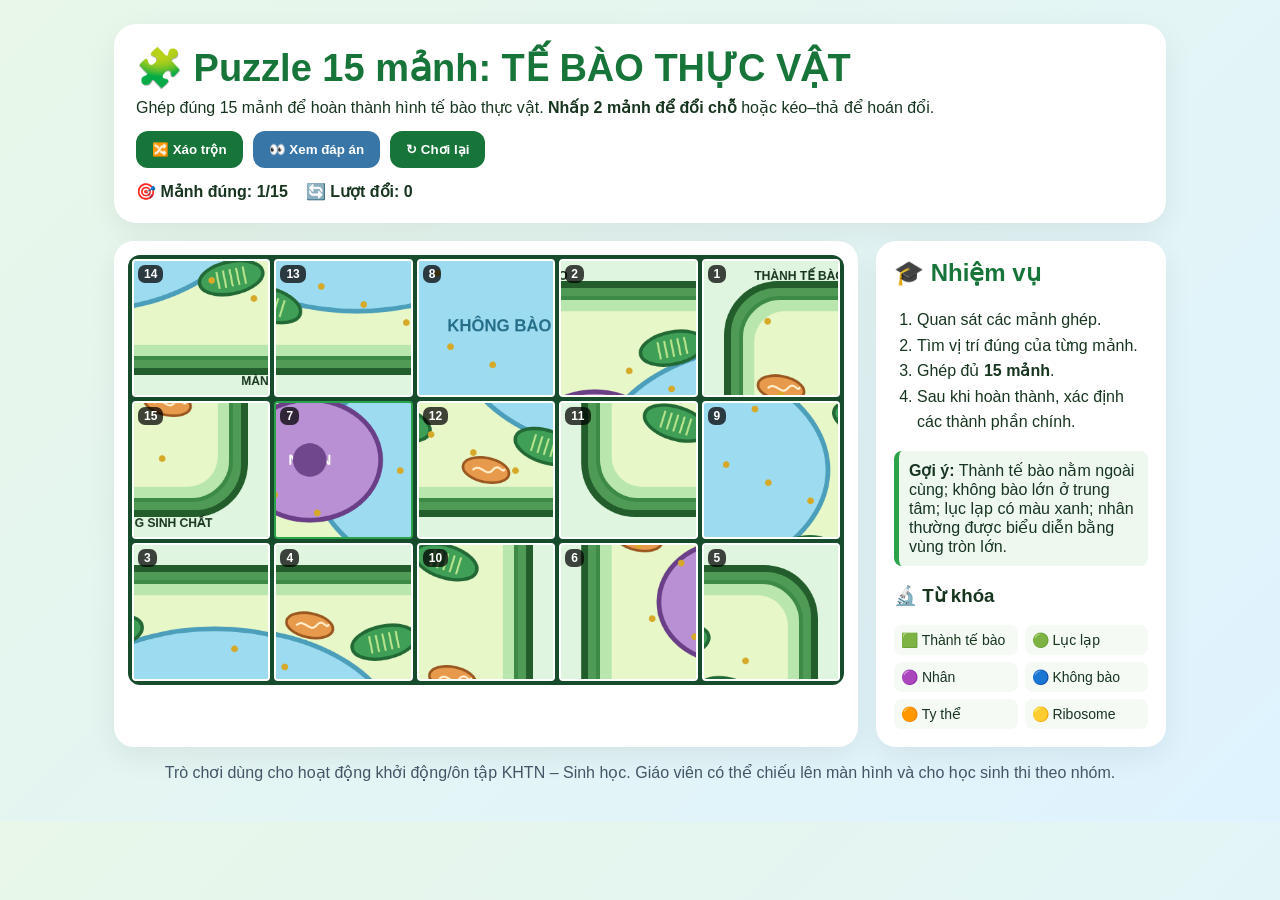
==== index.html @ de9e444b "Tạo trò chơi puzzle 15 mảnh tế bào thực vật" ====
<!DOCTYPE html>
<html lang="vi">
<head>
<meta charset="UTF-8">
<meta name="viewport" content="width=device-width, initial-scale=1.0">
<title>Puzzle 15 mảnh ghép – Tế bào thực vật</title>
<style>
*{box-sizing:border-box}body{margin:0;font-family:Arial,sans-serif;background:linear-gradient(135deg,#e8f7e8,#dff3ff);color:#17351f}.wrap{max-width:1100px;margin:auto;padding:24px}.hero{background:white;border-radius:22px;padding:22px;box-shadow:0 10px 30px #0001;margin-bottom:18px}.hero h1{margin:0 0 8px;color:#18753a;font-size:clamp(24px,4vw,38px)}.hero p{margin:6px 0}.controls{display:flex;gap:10px;flex-wrap:wrap;margin-top:14px}.btn{border:0;border-radius:12px;padding:11px 16px;background:#18753a;color:#fff;font-weight:700;cursor:pointer}.btn.secondary{background:#3976a8}.stats{display:flex;gap:18px;flex-wrap:wrap;margin-top:14px;font-weight:700}.game{display:grid;grid-template-columns:minmax(300px,1fr) 290px;gap:18px}.board{background:#fff;padding:14px;border-radius:20px;box-shadow:0 10px 30px #0001}.grid{display:grid;grid-template-columns:repeat(5,1fr);gap:4px;aspect-ratio:5/3;background:#164c2b;padding:4px;border-radius:12px}.tile{position:relative;overflow:hidden;background:#d8ead6;border:2px solid #fff;border-radius:4px;cursor:grab;touch-action:none}.tile canvas{width:100%;height:100%;display:block}.tile.selected{outline:4px solid #ffb000;z-index:2}.tile.correct{border-color:#2ca34a}.num{position:absolute;top:4px;left:4px;background:#000b;color:#fff;border-radius:7px;padding:2px 6px;font-size:12px;font-weight:700}.side{background:#fff;border-radius:20px;padding:18px;box-shadow:0 10px 30px #0001}.side h2{margin-top:0;color:#18753a}.side ol{padding-left:23px;line-height:1.6}.hint{background:#eef8ef;border-left:5px solid #2ca34a;padding:10px;border-radius:8px;margin-top:12px}.win{display:none;background:#fff4c7;border:2px solid #f0bf38;padding:12px;border-radius:12px;margin-top:12px;font-weight:700}.win.show{display:block}.legend{margin-top:18px;display:grid;grid-template-columns:repeat(2,1fr);gap:7px;font-size:14px}.legend span{background:#f5faf5;padding:7px;border-radius:8px}.footer{text-align:center;margin-top:16px;color:#456}
@media(max-width:800px){.game{grid-template-columns:1fr}.side{order:-1}.legend{grid-template-columns:1fr}}
</style>
</head>
<body>
<div class="wrap">
<section class="hero">
<h1>🧩 Puzzle 15 mảnh: TẾ BÀO THỰC VẬT</h1>
<p>Ghép đúng 15 mảnh để hoàn thành hình tế bào thực vật. <b>Nhấp 2 mảnh để đổi chỗ</b> hoặc kéo–thả để hoán đổi.</p>
<div class="controls"><button class="btn" onclick="shuffle()">🔀 Xáo trộn</button><button class="btn secondary" onclick="showAnswer()">👀 Xem đáp án</button><button class="btn" onclick="resetGame()">↻ Chơi lại</button></div>
<div class="stats"><span>🎯 Mảnh đúng: <b id="score">0/15</b></span><span>🔄 Lượt đổi: <b id="moves">0</b></span></div>
<div id="win" class="win">🎉 Xuất sắc! Em đã ghép hoàn chỉnh tế bào thực vật. Hãy gọi tên các bào quan trên hình.</div>
</section>
<div class="game">
<div class="board"><div id="grid" class="grid"></div></div>
<aside class="side">
<h2>🎓 Nhiệm vụ</h2>
<ol><li>Quan sát các mảnh ghép.</li><li>Tìm vị trí đúng của từng mảnh.</li><li>Ghép đủ <b>15 mảnh</b>.</li><li>Sau khi hoàn thành, xác định các thành phần chính.</li></ol>
<div class="hint"><b>Gợi ý:</b> Thành tế bào nằm ngoài cùng; không bào lớn ở trung tâm; lục lạp có màu xanh; nhân thường được biểu diễn bằng vùng tròn lớn.</div>
<h3>🔬 Từ khóa</h3>
<div class="legend"><span>🟩 Thành tế bào</span><span>🟢 Lục lạp</span><span>🟣 Nhân</span><span>🔵 Không bào</span><span>🟠 Ty thể</span><span>🟡 Ribosome</span></div>
</aside>
</div>
<p class="footer">Trò chơi dùng cho hoạt động khởi động/ôn tập KHTN – Sinh học. Giáo viên có thể chiếu lên màn hình và cho học sinh thi theo nhóm.</p>
</div>

<canvas id="source" width="1000" height="600" style="display:none"></canvas>
<script>
const COLS=5,ROWS=3,N=15;let order=[],selected=null,moves=0;const grid=document.getElementById('grid'),source=document.getElementById('source'),ctx=source.getContext('2d');
function drawCell(){const c=ctx;c.clearRect(0,0,1000,600);c.fillStyle='#dff5df';c.fillRect(0,0,1000,600);
// cell wall + membrane
c.fillStyle='#4f9b55';c.strokeStyle='#225d2b';c.lineWidth=10;c.beginPath();c.roundRect(35,35,930,530,75);c.fill();c.stroke();
c.fillStyle='#b8e6ad';c.strokeStyle='#3d8a47';c.lineWidth=6;c.beginPath();c.roundRect(55,55,890,490,60);c.fill();c.stroke();
// cytoplasm
c.fillStyle='#e8f7c8';c.beginPath();c.roundRect(75,75,850,450,45);c.fill();
// central vacuole
c.fillStyle='#9ddbf0';c.strokeStyle='#4c9fba';c.lineWidth=7;c.beginPath();c.ellipse(520,300,265,175,0,0,Math.PI*2);c.fill();c.stroke();
c.fillStyle='#236d87';c.font='bold 25px Arial';c.textAlign='center';c.fillText('KHÔNG BÀO',520,305);
// nucleus
c.fillStyle='#b990d4';c.strokeStyle='#6b3f87';c.lineWidth=7;c.beginPath();c.ellipse(250,285,105,90,0,0,Math.PI*2);c.fill();c.stroke();c.fillStyle='#fff';c.font='bold 22px Arial';c.fillText('NHÂN',250,292);
// nucleolus
c.fillStyle='#70468d';c.beginPath();c.arc(250,285,25,0,Math.PI*2);c.fill();
// chloroplasts
const chl=[[760,145],[840,225],[745,425],[170,430],[365,130],[390,465]];chl.forEach(([x,y],i)=>{c.save();c.translate(x,y);c.rotate(i%2?.3:-.2);c.fillStyle='#3f9f57';c.strokeStyle='#226936';c.lineWidth=5;c.beginPath();c.ellipse(0,0,48,24,0,0,Math.PI*2);c.fill();c.stroke();c.strokeStyle='#b9e58d';c.lineWidth=3;for(let k=-20;k<=20;k+=10){c.beginPath();c.moveTo(k,-13);c.lineTo(k,13);c.stroke()}c.restore()});
// mitochondria
const mit=[[115,190],[650,120],[850,400],[300,500]];mit.forEach(([x,y])=>{c.fillStyle='#e89a4c';c.strokeStyle='#9a5720';c.lineWidth=4;c.beginPath();c.ellipse(x,y,35,18,.2,0,Math.PI*2);c.fill();c.stroke();c.strokeStyle='#fff0cf';c.lineWidth=3;c.beginPath();c.moveTo(x-20,y);c.bezierCurveTo(x-8,y-12,x,y+12,x+10,y);c.bezierCurveTo(x+20,y-12,x+25,y+8,x+28,y-2);c.stroke()});
// ribosomes
c.fillStyle='#d6a928';for(let i=0;i<28;i++){const x=95+(i*83)%810,y=90+(i*137)%420;c.beginPath();c.arc(x,y,5,0,Math.PI*2);c.fill()}
// labels around cell
c.fillStyle='#17351f';c.font='bold 18px Arial';c.textAlign='left';c.fillText('THÀNH TẾ BÀO',75,28);c.fillText('MÀNG SINH CHẤT',760,585);
}
function makeTiles(){grid.innerHTML='';order.forEach((srcIndex,pos)=>{const d=document.createElement('div');d.className='tile';d.draggable=true;d.dataset.pos=pos;d.dataset.src=srcIndex;const cv=document.createElement('canvas');cv.width=200;cv.height=200;const cc=cv.getContext('2d');const sx=(srcIndex%COLS)*200,sy=Math.floor(srcIndex/COLS)*200;cc.drawImage(source,sx,sy,200,200,0,0,200,200);d.appendChild(cv);const n=document.createElement('div');n.className='num';n.textContent=srcIndex+1;d.appendChild(n);d.onclick=()=>pick(pos);d.ondragstart=e=>e.dataTransfer.setData('text/plain',pos);d.ondragover=e=>e.preventDefault();d.ondrop=e=>{e.preventDefault();swap(pos,Number(e.dataTransfer.getData('text/plain')))};grid.appendChild(d);});update();}
function pick(pos){if(selected===null){selected=pos;grid.children[pos].classList.add('selected')}else{swap(selected,pos);selected=null;[...grid.children].forEach(x=>x.classList.remove('selected'))}}
function swap(a,b){if(a===b)return;[order[a],order[b]]=[order[b],order[a]];moves++;makeTiles()}
function shuffle(){do{order=Array.from({length:N},(_,i)=>i).sort(()=>Math.random()-.5)}while(order.every((x,i)=>x===i));moves=0;selected=null;makeTiles()}
function resetGame(){order=Array.from({length:N},(_,i)=>i);moves=0;selected=null;makeTiles()}
function update(){let correct=order.filter((x,i)=>x===i).length;document.getElementById('score').textContent=correct+'/15';document.getElementById('moves').textContent=moves;[...grid.children].forEach((el,i)=>el.classList.toggle('correct',order[i]===i));document.getElementById('win').classList.toggle('show',correct===N)}
function showAnswer(){order=Array.from({length:N},(_,i)=>i);makeTiles();document.getElementById('win').classList.add('show')}
drawCell();shuffle();
</script>
</body>
</html>
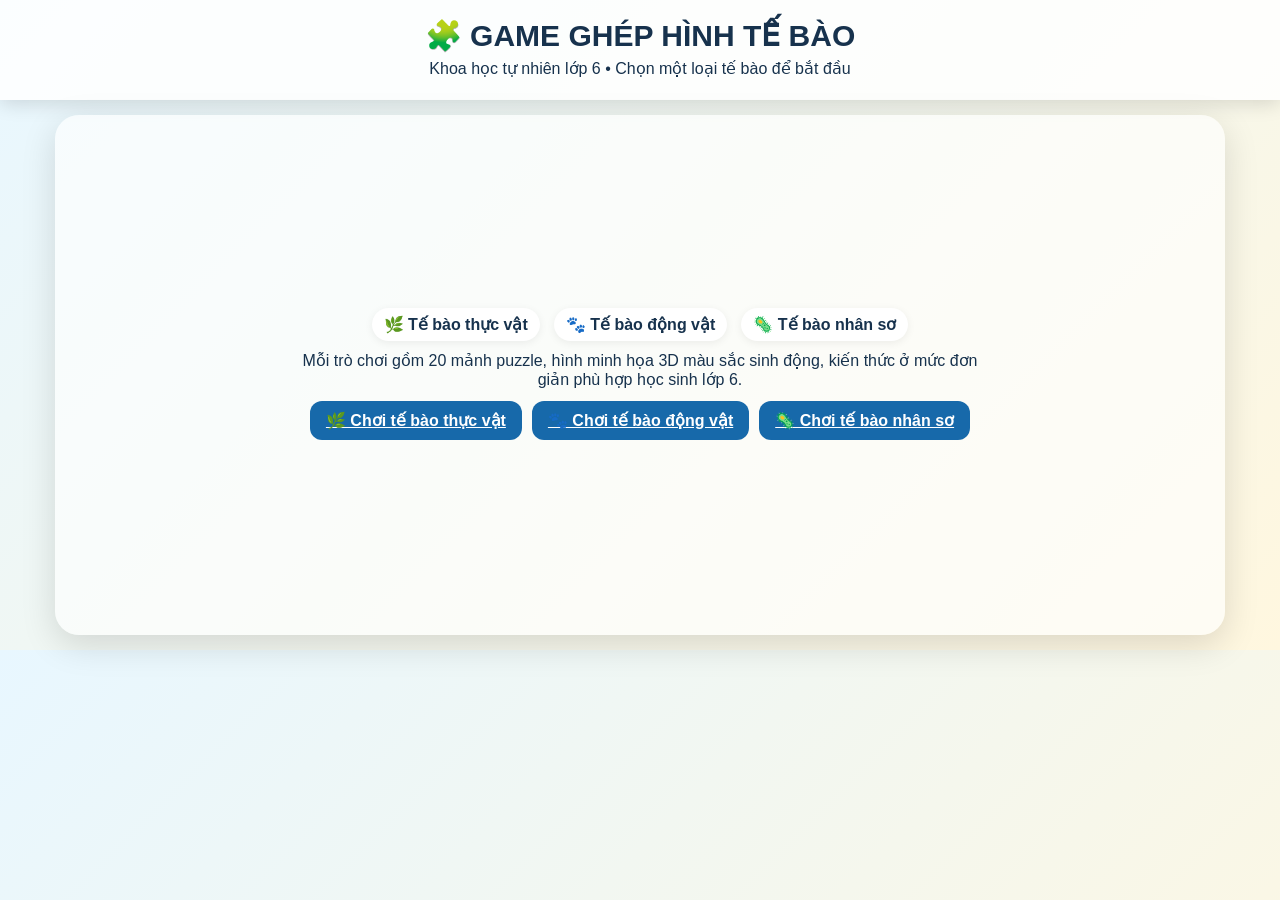
==== commit 47b4095b: "Cập nhật trang chính cho 3 trò chơi" ====
--- a/index.html
+++ b/index.html
@@ -1,69 +1 @@
-<!DOCTYPE html>
-<html lang="vi">
-<head>
-<meta charset="UTF-8">
-<meta name="viewport" content="width=device-width, initial-scale=1.0">
-<title>Puzzle 15 mảnh ghép – Tế bào thực vật</title>
-<style>
-*{box-sizing:border-box}body{margin:0;font-family:Arial,sans-serif;background:linear-gradient(135deg,#e8f7e8,#dff3ff);color:#17351f}.wrap{max-width:1100px;margin:auto;padding:24px}.hero{background:white;border-radius:22px;padding:22px;box-shadow:0 10px 30px #0001;margin-bottom:18px}.hero h1{margin:0 0 8px;color:#18753a;font-size:clamp(24px,4vw,38px)}.hero p{margin:6px 0}.controls{display:flex;gap:10px;flex-wrap:wrap;margin-top:14px}.btn{border:0;border-radius:12px;padding:11px 16px;background:#18753a;color:#fff;font-weight:700;cursor:pointer}.btn.secondary{background:#3976a8}.stats{display:flex;gap:18px;flex-wrap:wrap;margin-top:14px;font-weight:700}.game{display:grid;grid-template-columns:minmax(300px,1fr) 290px;gap:18px}.board{background:#fff;padding:14px;border-radius:20px;box-shadow:0 10px 30px #0001}.grid{display:grid;grid-template-columns:repeat(5,1fr);gap:4px;aspect-ratio:5/3;background:#164c2b;padding:4px;border-radius:12px}.tile{position:relative;overflow:hidden;background:#d8ead6;border:2px solid #fff;border-radius:4px;cursor:grab;touch-action:none}.tile canvas{width:100%;height:100%;display:block}.tile.selected{outline:4px solid #ffb000;z-index:2}.tile.correct{border-color:#2ca34a}.num{position:absolute;top:4px;left:4px;background:#000b;color:#fff;border-radius:7px;padding:2px 6px;font-size:12px;font-weight:700}.side{background:#fff;border-radius:20px;padding:18px;box-shadow:0 10px 30px #0001}.side h2{margin-top:0;color:#18753a}.side ol{padding-left:23px;line-height:1.6}.hint{background:#eef8ef;border-left:5px solid #2ca34a;padding:10px;border-radius:8px;margin-top:12px}.win{display:none;background:#fff4c7;border:2px solid #f0bf38;padding:12px;border-radius:12px;margin-top:12px;font-weight:700}.win.show{display:block}.legend{margin-top:18px;display:grid;grid-template-columns:repeat(2,1fr);gap:7px;font-size:14px}.legend span{background:#f5faf5;padding:7px;border-radius:8px}.footer{text-align:center;margin-top:16px;color:#456}
-@media(max-width:800px){.game{grid-template-columns:1fr}.side{order:-1}.legend{grid-template-columns:1fr}}
-</style>
-</head>
-<body>
-<div class="wrap">
-<section class="hero">
-<h1>🧩 Puzzle 15 mảnh: TẾ BÀO THỰC VẬT</h1>
-<p>Ghép đúng 15 mảnh để hoàn thành hình tế bào thực vật. <b>Nhấp 2 mảnh để đổi chỗ</b> hoặc kéo–thả để hoán đổi.</p>
-<div class="controls"><button class="btn" onclick="shuffle()">🔀 Xáo trộn</button><button class="btn secondary" onclick="showAnswer()">👀 Xem đáp án</button><button class="btn" onclick="resetGame()">↻ Chơi lại</button></div>
-<div class="stats"><span>🎯 Mảnh đúng: <b id="score">0/15</b></span><span>🔄 Lượt đổi: <b id="moves">0</b></span></div>
-<div id="win" class="win">🎉 Xuất sắc! Em đã ghép hoàn chỉnh tế bào thực vật. Hãy gọi tên các bào quan trên hình.</div>
-</section>
-<div class="game">
-<div class="board"><div id="grid" class="grid"></div></div>
-<aside class="side">
-<h2>🎓 Nhiệm vụ</h2>
-<ol><li>Quan sát các mảnh ghép.</li><li>Tìm vị trí đúng của từng mảnh.</li><li>Ghép đủ <b>15 mảnh</b>.</li><li>Sau khi hoàn thành, xác định các thành phần chính.</li></ol>
-<div class="hint"><b>Gợi ý:</b> Thành tế bào nằm ngoài cùng; không bào lớn ở trung tâm; lục lạp có màu xanh; nhân thường được biểu diễn bằng vùng tròn lớn.</div>
-<h3>🔬 Từ khóa</h3>
-<div class="legend"><span>🟩 Thành tế bào</span><span>🟢 Lục lạp</span><span>🟣 Nhân</span><span>🔵 Không bào</span><span>🟠 Ty thể</span><span>🟡 Ribosome</span></div>
-</aside>
-</div>
-<p class="footer">Trò chơi dùng cho hoạt động khởi động/ôn tập KHTN – Sinh học. Giáo viên có thể chiếu lên màn hình và cho học sinh thi theo nhóm.</p>
-</div>
-
-<canvas id="source" width="1000" height="600" style="display:none"></canvas>
-<script>
-const COLS=5,ROWS=3,N=15;let order=[],selected=null,moves=0;const grid=document.getElementById('grid'),source=document.getElementById('source'),ctx=source.getContext('2d');
-function drawCell(){const c=ctx;c.clearRect(0,0,1000,600);c.fillStyle='#dff5df';c.fillRect(0,0,1000,600);
-// cell wall + membrane
-c.fillStyle='#4f9b55';c.strokeStyle='#225d2b';c.lineWidth=10;c.beginPath();c.roundRect(35,35,930,530,75);c.fill();c.stroke();
-c.fillStyle='#b8e6ad';c.strokeStyle='#3d8a47';c.lineWidth=6;c.beginPath();c.roundRect(55,55,890,490,60);c.fill();c.stroke();
-// cytoplasm
-c.fillStyle='#e8f7c8';c.beginPath();c.roundRect(75,75,850,450,45);c.fill();
-// central vacuole
-c.fillStyle='#9ddbf0';c.strokeStyle='#4c9fba';c.lineWidth=7;c.beginPath();c.ellipse(520,300,265,175,0,0,Math.PI*2);c.fill();c.stroke();
-c.fillStyle='#236d87';c.font='bold 25px Arial';c.textAlign='center';c.fillText('KHÔNG BÀO',520,305);
-// nucleus
-c.fillStyle='#b990d4';c.strokeStyle='#6b3f87';c.lineWidth=7;c.beginPath();c.ellipse(250,285,105,90,0,0,Math.PI*2);c.fill();c.stroke();c.fillStyle='#fff';c.font='bold 22px Arial';c.fillText('NHÂN',250,292);
-// nucleolus
-c.fillStyle='#70468d';c.beginPath();c.arc(250,285,25,0,Math.PI*2);c.fill();
-// chloroplasts
-const chl=[[760,145],[840,225],[745,425],[170,430],[365,130],[390,465]];chl.forEach(([x,y],i)=>{c.save();c.translate(x,y);c.rotate(i%2?.3:-.2);c.fillStyle='#3f9f57';c.strokeStyle='#226936';c.lineWidth=5;c.beginPath();c.ellipse(0,0,48,24,0,0,Math.PI*2);c.fill();c.stroke();c.strokeStyle='#b9e58d';c.lineWidth=3;for(let k=-20;k<=20;k+=10){c.beginPath();c.moveTo(k,-13);c.lineTo(k,13);c.stroke()}c.restore()});
-// mitochondria
-const mit=[[115,190],[650,120],[850,400],[300,500]];mit.forEach(([x,y])=>{c.fillStyle='#e89a4c';c.strokeStyle='#9a5720';c.lineWidth=4;c.beginPath();c.ellipse(x,y,35,18,.2,0,Math.PI*2);c.fill();c.stroke();c.strokeStyle='#fff0cf';c.lineWidth=3;c.beginPath();c.moveTo(x-20,y);c.bezierCurveTo(x-8,y-12,x,y+12,x+10,y);c.bezierCurveTo(x+20,y-12,x+25,y+8,x+28,y-2);c.stroke()});
-// ribosomes
-c.fillStyle='#d6a928';for(let i=0;i<28;i++){const x=95+(i*83)%810,y=90+(i*137)%420;c.beginPath();c.arc(x,y,5,0,Math.PI*2);c.fill()}
-// labels around cell
-c.fillStyle='#17351f';c.font='bold 18px Arial';c.textAlign='left';c.fillText('THÀNH TẾ BÀO',75,28);c.fillText('MÀNG SINH CHẤT',760,585);
-}
-function makeTiles(){grid.innerHTML='';order.forEach((srcIndex,pos)=>{const d=document.createElement('div');d.className='tile';d.draggable=true;d.dataset.pos=pos;d.dataset.src=srcIndex;const cv=document.createElement('canvas');cv.width=200;cv.height=200;const cc=cv.getContext('2d');const sx=(srcIndex%COLS)*200,sy=Math.floor(srcIndex/COLS)*200;cc.drawImage(source,sx,sy,200,200,0,0,200,200);d.appendChild(cv);const n=document.createElement('div');n.className='num';n.textContent=srcIndex+1;d.appendChild(n);d.onclick=()=>pick(pos);d.ondragstart=e=>e.dataTransfer.setData('text/plain',pos);d.ondragover=e=>e.preventDefault();d.ondrop=e=>{e.preventDefault();swap(pos,Number(e.dataTransfer.getData('text/plain')))};grid.appendChild(d);});update();}
-function pick(pos){if(selected===null){selected=pos;grid.children[pos].classList.add('selected')}else{swap(selected,pos);selected=null;[...grid.children].forEach(x=>x.classList.remove('selected'))}}
-function swap(a,b){if(a===b)return;[order[a],order[b]]=[order[b],order[a]];moves++;makeTiles()}
-function shuffle(){do{order=Array.from({length:N},(_,i)=>i).sort(()=>Math.random()-.5)}while(order.every((x,i)=>x===i));moves=0;selected=null;makeTiles()}
-function resetGame(){order=Array.from({length:N},(_,i)=>i);moves=0;selected=null;makeTiles()}
-function update(){let correct=order.filter((x,i)=>x===i).length;document.getElementById('score').textContent=correct+'/15';document.getElementById('moves').textContent=moves;[...grid.children].forEach((el,i)=>el.classList.toggle('correct',order[i]===i));document.getElementById('win').classList.toggle('show',correct===N)}
-function showAnswer(){order=Array.from({length:N},(_,i)=>i);makeTiles();document.getElementById('win').classList.add('show')}
-drawCell();shuffle();
-</script>
-</body>
-</html>
+<!doctype html><html lang="vi"><head><meta charset="utf-8"><meta name="viewport" content="width=device-width,initial-scale=1"><title>Game ghép hình tế bào – KHTN 6</title><link rel="stylesheet" href="style.css"></head><body><header><h1>🧩 GAME GHÉP HÌNH TẾ BÀO</h1><p>Khoa học tự nhiên lớp 6 • Chọn một loại tế bào để bắt đầu</p></header><main id="game"><div class="board" style="min-height:520px;display:flex;align-items:center;justify-content:center"><div style="text-align:center;max-width:700px"><div class="legend"><span class="tag">🌿 Tế bào thực vật</span><span class="tag">🐾 Tế bào động vật</span><span class="tag">🦠 Tế bào nhân sơ</span></div><p>Mỗi trò chơi gồm 20 mảnh puzzle, hình minh họa 3D màu sắc sinh động, kiến thức ở mức đơn giản phù hợp học sinh lớp 6.</p><div class="bar"><a class="btn" href="plant.html">🌿 Chơi tế bào thực vật</a><a class="btn" href="animal.html">🐾 Chơi tế bào động vật</a><a class="btn" href="prokaryotic.html">🦠 Chơi tế bào nhân sơ</a></div></div></div></main></body></html>
--- a/style.css
+++ b/style.css
@@ -0,0 +1 @@
+*{box-sizing:border-box}body{margin:0;font-family:Arial,sans-serif;background:linear-gradient(135deg,#e8f7ff,#fff7df);color:#17324d}header{padding:18px;text-align:center;background:rgba(255,255,255,.85);box-shadow:0 4px 18px #0002}h1{margin:0 0 6px;font-size:30px}p{margin:4px}.bar{display:flex;gap:10px;justify-content:center;flex-wrap:wrap;margin:12px}.btn{border:0;border-radius:12px;padding:10px 16px;font-weight:700;cursor:pointer;background:#1769aa;color:white}.btn:hover{transform:translateY(-1px)}#game{max-width:1200px;margin:auto;padding:15px}.board{position:relative;min-height:620px;border-radius:24px;background:rgba(255,255,255,.65);box-shadow:0 10px 35px #0002;overflow:hidden}.target{position:absolute;left:50%;top:50%;transform:translate(-50%,-50%);width:440px;height:352px;display:grid;grid-template-columns:repeat(5,88px);grid-template-rows:repeat(4,88px);filter:drop-shadow(0 10px 15px #0002)}.slot{width:88px;height:88px;border:2px dashed #7aa7bd;position:relative;background:#ffffff33}.slot.ok{border-color:#20a36a;background:#20a36a22}.piece{position:absolute;width:88px;height:88px;touch-action:none;cursor:grab;z-index:3;background-repeat:no-repeat;background-size:440px 352px;border:3px solid #fff;border-radius:15px;box-shadow:0 7px 15px #0003;transition:box-shadow .15s,transform .15s}.piece:before,.piece:after{content:"";position:absolute;border:3px solid #fff;background:inherit;border-radius:50%;z-index:-1}.piece:before{width:25px;height:25px;left:28px;top:-15px}.piece:after{width:25px;height:25px;right:-15px;top:28px}.piece.drag{cursor:grabbing;box-shadow:0 14px 25px #0004;transform:scale(1.05)}.hint{position:absolute;left:18px;top:18px;width:210px;padding:14px;border-radius:16px;background:#ffffffdd;box-shadow:0 5px 15px #0002;font-size:14px;line-height:1.45}.legend{display:flex;justify-content:center;gap:14px;flex-wrap:wrap;margin:10px}.tag{padding:7px 12px;border-radius:20px;background:white;box-shadow:0 2px 8px #0001;font-weight:700}.success{display:none;text-align:center;padding:12px;border-radius:15px;background:#dff7e8;color:#13663f;font-weight:700;margin:10px}.success.show{display:block}@media(max-width:850px){.hint{position:static;width:auto;margin:10px}.board{min-height:760px}.target{transform:translateX(-50%) scale(.78);transform-origin:top center;top:270px}.piece{transform:scale(.82);transform-origin:top left}}
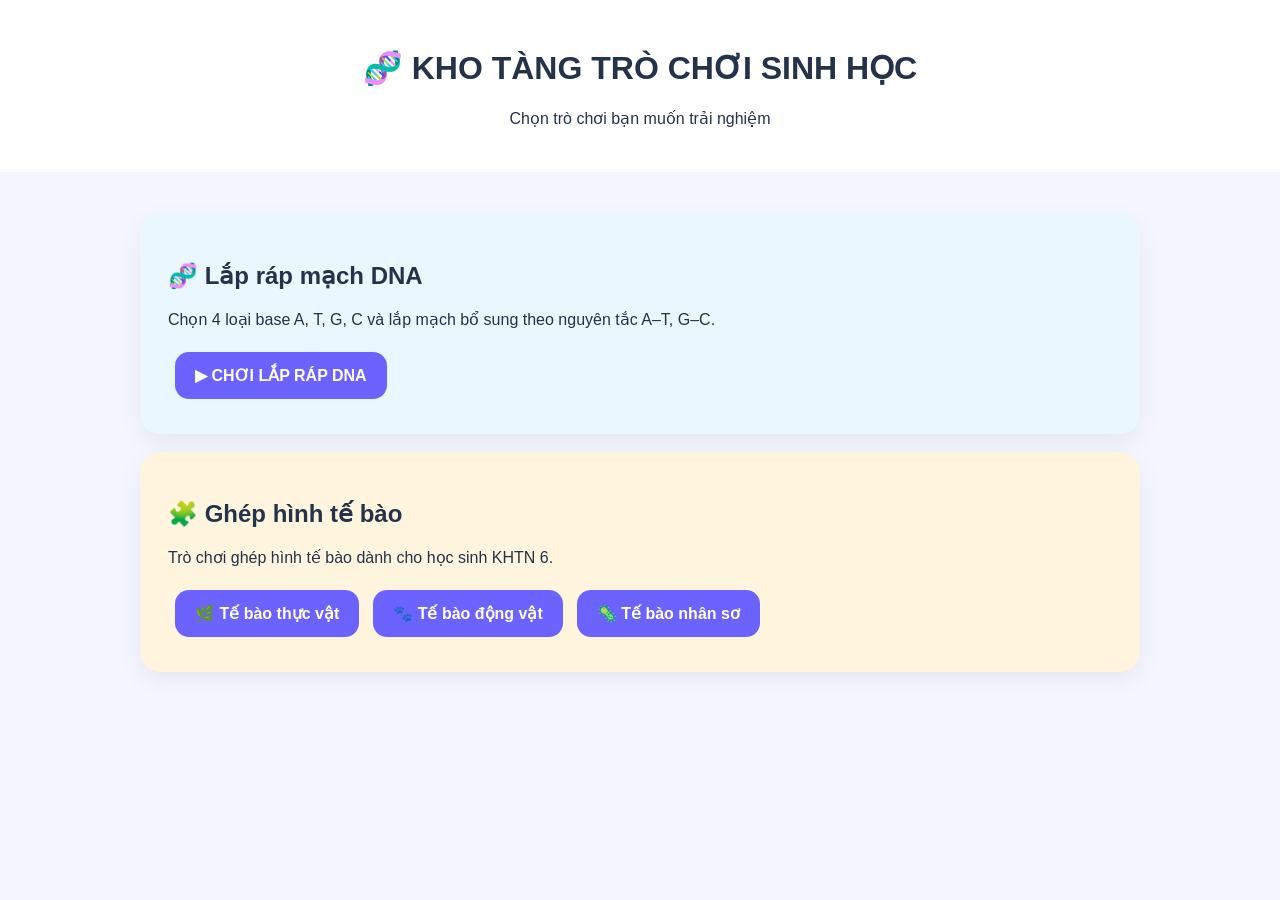
==== commit 62b80899: "Fix homepage to provide separate DNA game entry" ====
--- a/index.html
+++ b/index.html
@@ -1 +1 @@
-<!doctype html><html lang="vi"><head><meta charset="utf-8"><meta name="viewport" content="width=device-width,initial-scale=1"><title>Game ghép hình tế bào – KHTN 6</title><link rel="stylesheet" href="style.css"></head><body><header><h1>🧩 GAME GHÉP HÌNH TẾ BÀO</h1><p>Khoa học tự nhiên lớp 6 • Chọn một loại tế bào để bắt đầu</p></header><main id="game"><div class="board" style="min-height:520px;display:flex;align-items:center;justify-content:center"><div style="text-align:center;max-width:700px"><div class="legend"><span class="tag">🌿 Tế bào thực vật</span><span class="tag">🐾 Tế bào động vật</span><span class="tag">🦠 Tế bào nhân sơ</span></div><p>Mỗi trò chơi gồm 20 mảnh puzzle, hình minh họa 3D màu sắc sinh động, kiến thức ở mức đơn giản phù hợp học sinh lớp 6.</p><div class="bar"><a class="btn" href="plant.html">🌿 Chơi tế bào thực vật</a><a class="btn" href="animal.html">🐾 Chơi tế bào động vật</a><a class="btn" href="prokaryotic.html">🦠 Chơi tế bào nhân sơ</a></div></div></div></main></body></html>+<!doctype html><html lang="vi"><head><meta charset="utf-8"><meta name="viewport" content="width=device-width,initial-scale=1"><title>Trò chơi Sinh học</title><style>body{font-family:Arial,sans-serif;background:#f4f7ff;color:#24324a;margin:0}header{text-align:center;padding:28px;background:white}main{max-width:1000px;margin:auto;padding:24px}.card{background:white;border-radius:20px;padding:28px;margin:18px 0;box-shadow:0 8px 24px #0001}.btn{display:inline-block;text-decoration:none;border:0;border-radius:14px;padding:14px 20px;background:#6c63ff;color:white;font-weight:bold;cursor:pointer;margin:7px}.dna{background:#eaf7ff}.cell{background:#fff5df}</style></head><body><header><h1>🧬 KHO TÀNG TRÒ CHƠI SINH HỌC</h1><p>Chọn trò chơi bạn muốn trải nghiệm</p></header><main><div class="card dna"><h2>🧬 Lắp ráp mạch DNA</h2><p>Chọn 4 loại base A, T, G, C và lắp mạch bổ sung theo nguyên tắc A–T, G–C.</p><a class="btn" href="dna.html">▶ CHƠI LẮP RÁP DNA</a></div><div class="card cell"><h2>🧩 Ghép hình tế bào</h2><p>Trò chơi ghép hình tế bào dành cho học sinh KHTN 6.</p><a class="btn" href="plant.html">🌿 Tế bào thực vật</a><a class="btn" href="animal.html">🐾 Tế bào động vật</a><a class="btn" href="prokaryotic.html">🦠 Tế bào nhân sơ</a></div></main></body></html>
